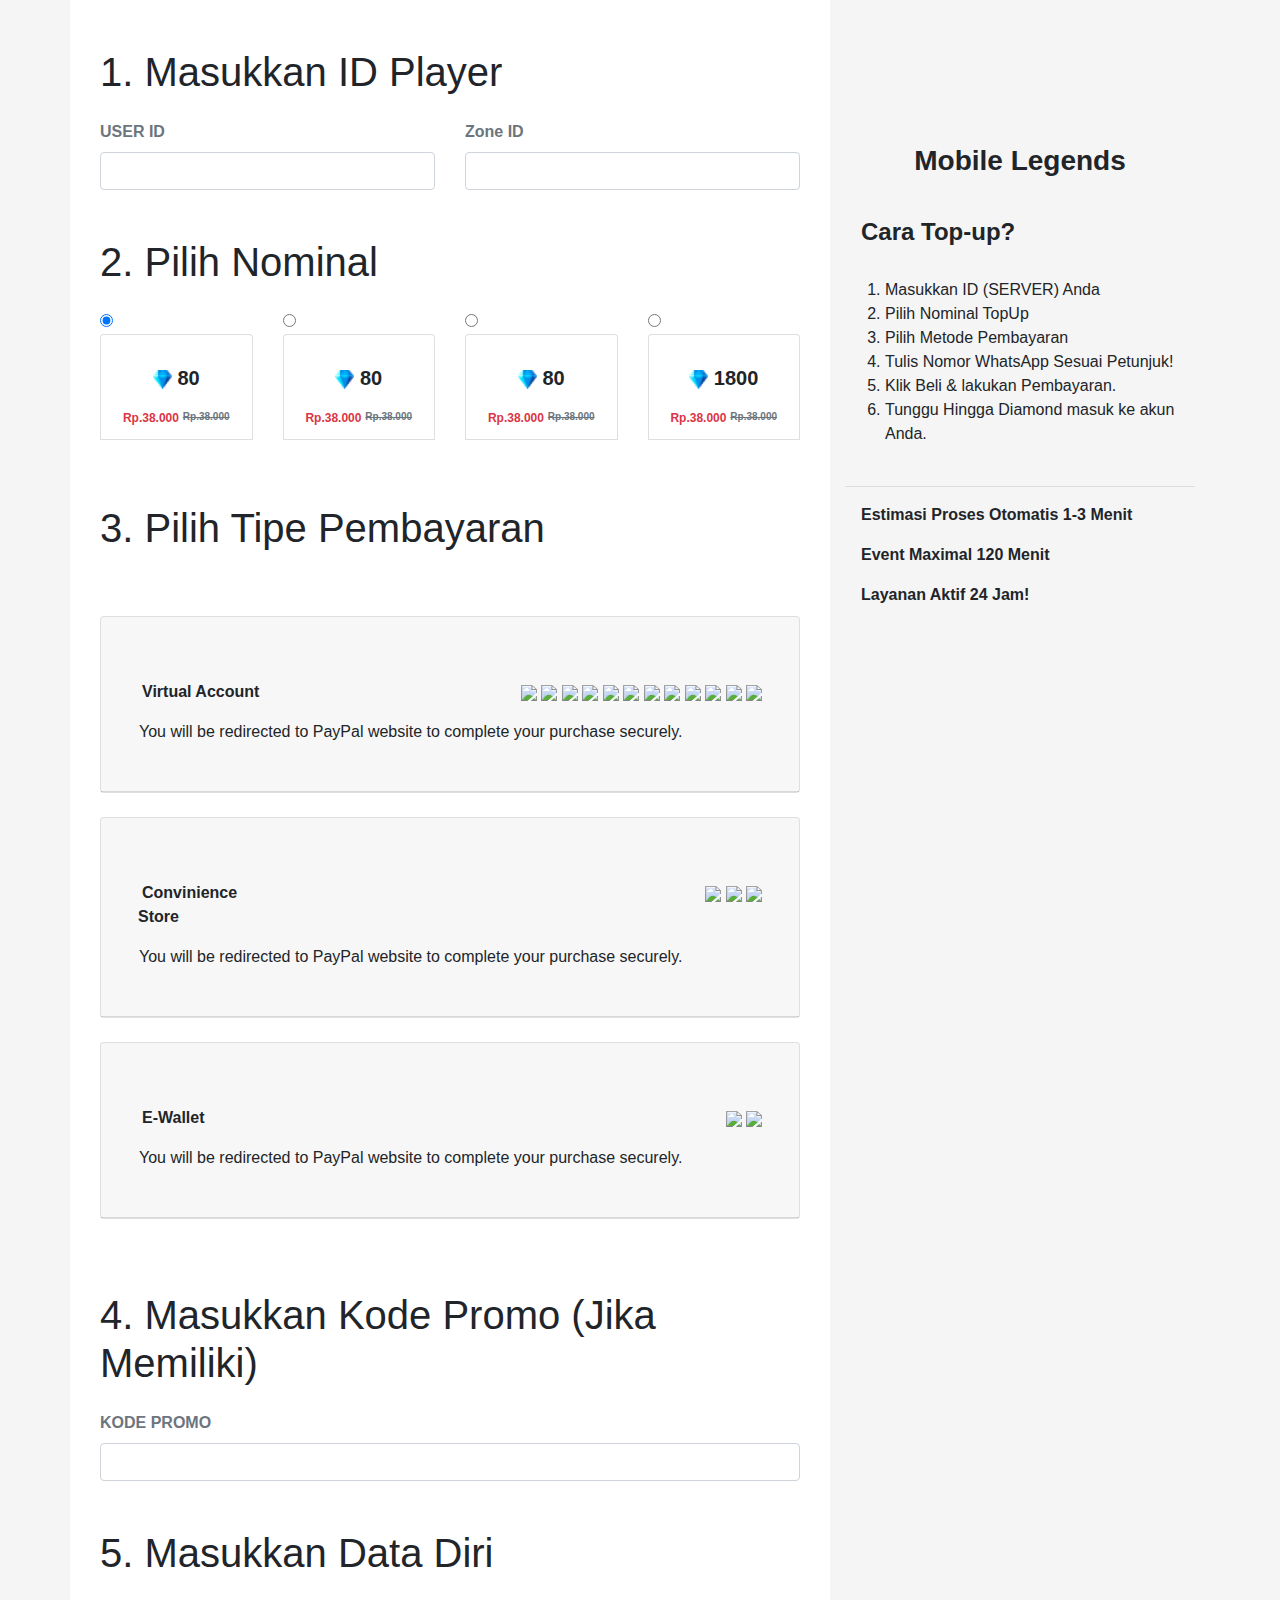
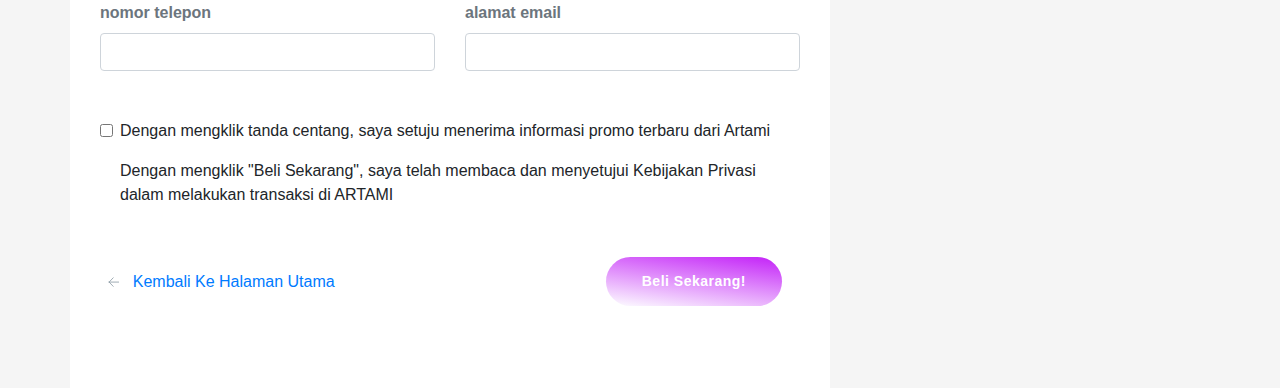
==== pembayaran.html @ b428baad "page Pembayaran" ====
<!DOCTYPE html>
<html lang="en">
<head>
    <meta charset="UTF-8">
    <meta name="viewport" content="width=device-width, initial-scale=1.0">

    <link rel="apple-touch-icon" sizes="180x180" href="./asset/img/logo-navbar.png">
    <link rel="icon" type="image/png" sizes="32x32" href="./asset/img/logo-navbar.png">
    <link rel="icon" type="image/png" sizes="16x16" href="./asset/img/logo-navbar.png">
    <title>ARTAMI - Manfaat Disetiap Sentuhan</title>
    <link rel="stylesheet" href="./asset/css/bootstrap.min.css">
    <link rel="stylesheet" href="./asset/css/styles.css">
    <link
        rel="stylesheet"
        href="https://cdnjs.cloudflare.com/ajax/libs/animate.css/4.1.1/animate.min.css"
    />
    <style>
        
    </style>
    <body  style="background-color: whitesmoke;" id="check-out-page">
        <div class="container">
            <div class="row">
                <div class="col-12 col-lg-8 bg-white order-2 order-lg-1">
                    <div class="container py-5">
                        <form action="" method="">
                            <div id="section-1-fill-id-player">
                                <h1 class=" h24px">1. Masukkan ID Player</h1>
                                <div class="row mt-4">
                                    <div class="col-6">
                                        <label for=""> <b class="text-muted text12px">USER ID</b> </label>
                                        <input type="text" class="form-control" name="user_id" id="userid">
                                    </div>
                                    <div class="col-6">
                                        <label for=""> <b class="text-muted text12px">Zone ID</b> </label>
                                        <input type="text" class="form-control" name="zone_id" id="zoneid">
                                    </div>
                                </div>
                            </div>
                            <div id="section-2-pilih-nominal" class="py-5">
                                <h1 class="mb-3 mt-0 h24px">2. Pilih Nominal</h1>
                                    <div class="row">
                                        <div class="col-sm-6 col-lg-3 my-2">
                                            <input type="radio" class="btn-check" name="inlineRadioOptions" id="diamond-14" checked="">
                                            <label for="diamond-14" class="btn text-left d-block but list-group-item">
                                                <div class="d-block">
                                                    <div class="d-flex justify-content-center align-self-center">
                                                        <span class="item m-3" style="font-size: 20px;"> <img height="19px" src="asset/img/diamond.png" alt=""> <b>80</b></span>
                                                    </div>
                                                    <div class="d-flex flex-row">
                                                        <b class="text-danger mx-auto"  style="font-size: 12px;">Rp.38.000</b> 
                                                        <b class="text-muted mx-auto"  style="font-size: 10px;"><strike>Rp.38.000</strike></b>
                                                    </div>
                                                </div>
                                            </label>
                                        </div>

                                        <div class="col-sm-6 col-lg-3 my-2">
                                            <input type="radio" class="btn-check" name="inlineRadioOptions" id="diamond-100">
                                            <label for="diamond-100" class="btn text-left d-block but list-group-item">
                                                <div class="d-block">
                                                    <div class="d-flex justify-content-center align-self-center">
                                                        <span class="item m-3" style="font-size: 20px;"> <img height="19px" src="asset/img/diamond.png" alt=""> <b>80</b></span>
                                                    </div>
                                                    <div class="d-flex flex-row">
                                                        <b class="text-danger mx-auto"  style="font-size: 12px;">Rp.38.000</b> 
                                                        <b class="text-muted mx-auto"  style="font-size: 10px;"><strike>Rp.38.000</strike></b>
                                                    </div>
                                                </div>
                                            </label>
                                        </div>

                                        <div class="col-sm-6 col-lg-3 my-2">
                                            <input type="radio" class="" name="inlineRadioOptions" id="diamond-800">
                                            <label for="diamond-800" class="btn text-left d-block but list-group-item">
                                                <div class="d-block">
                                                    <div class="d-flex justify-content-center align-self-center">
                                                        <span class="item m-3" style="font-size: 20px;"> <img height="19px" src="asset/img/diamond.png" alt=""> <b>80</b></span>
                                                    </div>
                                                    <div class="d-flex flex-row">
                                                        <b class="text-danger mx-auto"  style="font-size: 12px;">Rp.38.000</b> 
                                                        <b class="text-muted mx-auto"  style="font-size: 10px;"><strike>Rp.38.000</strike></b>
                                                    </div>
                                                </div>
                                            </label>
                                        </div>

                                        <div class="col-sm-6 col-lg-3 my-2">
                                            <input type="radio" class="" name="inlineRadioOptions" id="diamond-1800">
                                            <label for="diamond-1800" class="btn text-left d-block but list-group-item">
                                                <div class="d-block">
                                                    <div class="d-flex justify-content-center align-self-center">
                                                        <span class="item m-3" style="font-size: 20px;"> <img height="19px" src="asset/img/diamond.png" alt=""> <b>1800</b></span>
                                                    </div>
                                                    <div class="d-flex flex-row">
                                                        <b class="text-danger mx-auto"  style="font-size: 12px;">Rp.38.000</b> 
                                                        <b class="text-muted mx-auto"  style="font-size: 10px;"><strike>Rp.38.000</strike></b>
                                                    </div>
                                                </div>
                                            </label>
                                        </div>

                                    </div>
                            </div>
                            <div id="section-3-checkout">
                                <h1 class="mb-3 mt-0  h24px pb-5">3. Pilih Tipe Pembayaran</h1>
                                <!-- tipe 1 Card Pembayaran -->
                                <div class="card bg-white">
                                    <div class="card-header p-2" id="headingThree">
                                        <h2 class="my-0">
                                            <button class="w-100 btn btn-block text-left collapsed" type="button" data-toggle="collapse" data-target="#collapseVirtualAccount" aria-expanded="false" aria-controls="collapseVirtualAccount">
                                                <div class="row row-cols-auto g-2 pt-5 p-3">
                                                    <div class="col-3">
                                                        <p class="metode-pembayaran mb-0">
                                                            <span class="pl-1">
                                                                <i class="fa-solid fa-store"></i>
                                                            </span> 
                                                            <b>Virtual Account</b>
                                                        </p>
                                                    </div>
                                                    <div class="col-9">
                                                        <div class="float-right">
                                                            <img class="payment-method" width="32px" src="asset/img/ic_cards_bca.png">
                                                        <img class="payment-method" width="32px" src="asset/img/ic_cards_bni.png">
                                                        <img class="payment-method" width="32px" src="asset/img/ic_cards_sinarmas.png">
                                                        <img class="payment-method" width="32px" src="asset/img/ic_cards_bsi.png">
                                                        <img class="payment-method" width="32px" src="asset/img/ic_cards_bank_muamalat.png">
                                                        <img class="payment-method" width="32px" src="asset/img/ic_cards_bank_permata.png">
                                                        <img class="payment-method" width="32px" src="asset/img/ic_cards_ocbc.png">
                                                        <img class="payment-method" width="32px" src="asset/img/ic_cards_maybank.png">
                                                        <img class="payment-method" width="32px" src="asset/img/ic_cards_mandiri.png">
                                                        <img class="payment-method" width="32px" src="asset/img/ic_cards_cimb_niaga.png">
                                                        <img class="payment-method" width="32px" src="asset/img/ic_cards_danamon.png">
                                                        <img class="payment-method" width="32px" src="asset/img/ic_cards_briva.png">
                                                        </div>
                                                    </div>
                                                    <div class="my-3">
                                                    <span class="pl-3">You will be redirected to PayPal website to complete your purchase securely.</span>
                                                    </div>
                                                </div>
                                            </button>
                                        </h2>
                                    </div>
                                    <div class="collapse multi-collapse" id="collapseVirtualAccount">
                                        <div class="card-body p-2">
                                            <div class="row row-cols-1 gy-3">

                                                <div class="col-12 col-lg-4">
                                                    <input type="radio" class="btn-check" name="pembayaran" id="BCA" autocomplete="off" value="BCA">
                                                    <label class="btn btn-check text-start but w-100 py-3" for="BCA">
                                                        <div class="d-flex justify-content-between align-items-center">
                                                            <div>
                                                                <p class="text-small text-left mb-0">
                                                                    <b>BCA</b> <br>
                                                                    Dicek otomatis</p>
                                                            </div>
                                                            <div>
                                                                <img class="payment-method" width="64px" src="asset/img/ic_cards_bca.png">
                                                            </div>
                                                        </div>
                                                    </label>
                                                </div>
                                                <div class="col-12 col-lg-4">
                                                    <input type="radio" class="btn-check" name="pembayaran" id="BNI" autocomplete="off" value="BNI">
                                                    <label class="btn btn-check text-start but w-100 py-3" for="BNI">
                                                        <div class="d-flex justify-content-between align-items-center">
                                                            <div>
                                                                <p class="text-small text-left mb-0">
                                                                    <b>BRIVA</b> <br>
                                                                    Dicek otomatis</p>
                                                            </div>
                                                            <div>
                                                                <img class="payment-method" width="64px" src="asset/img/ic_cards_BNI.png">
                                                            </div>
                                                        </div>
                                                    </label>
                                                </div>
                                                <div class="col-12 col-lg-4">
                                                    <input type="radio" class="btn-check" name="pembayaran" id="BRIVA" autocomplete="off" value="BRIVA">
                                                    <label class="btn btn-check text-start but w-100 py-3" for="BRIVA">
                                                        <div class="d-flex justify-content-between align-items-center">
                                                            <div>
                                                                <p class="text-small text-left mb-0">
                                                                    <b>BNI</b> <br>
                                                                    Dicek otomatis</p>
                                                            </div>
                                                            <div>
                                                                <img class="payment-method" width="64px" src="asset/img/ic_cards_briva.png">
                                                            </div>
                                                        </div>
                                                    </label>
                                                </div>

                                            
                                            </div>
                                        </div>
                                    </div>
                                </div>
                                <!-- Tipe 2 Card Pembayaran -->
                                <div class="card bg-white my-4">
                                    <div class="card-header p-2" id="headingThree">
                                        <h2 class="my-0">
                                            <button class="w-100 btn btn-block text-left collapsed" type="button" data-toggle="collapse" data-target="#collapseConvinienceStore" aria-expanded="false" aria-controls="collapseConvinienceStore">
                                                <div class="row row-cols-auto g-2 pt-5 p-3">
                                                    <div class="col-3">
                                                        <p class="metode-pembayaran mb-0">
                                                            <span class="pl-1">
                                                                <i class="fa-solid fa-store"></i>
                                                            </span> 
                                                            <b>Convinience Store</b>
                                                        </p>
                                                    </div>
                                                    <div class="col-9">
                                                        <div class="float-right">
                                                            <img class="payment-method" width="32px" src="asset/img/ic_cards_indomaret.png">
                                                            <img class="payment-method" width="32px" src="asset/img/ic_cards_alfamart.png">
                                                            <img class="payment-method" width="32px" src="asset/img/ic_cards_alfamidi.png">
                                                        </div>
                                                    </div>
                                                    <div class="my-3">
                                                    <span class="pl-3">You will be redirected to PayPal website to complete your purchase securely.</span>
                                                    </div>
                                                </div>
                                            </button>
                                        </h2>
                                    </div>
                                    <div class="collapse multi-collapse " id="collapseConvinienceStore">
                                        <div class="card-body p-2">
                                            <div class="row row-cols-1 gy-3">

                                                <div class="col-12 col-lg-4">
                                                    <input type="radio" class="btn-check" name="pembayaran" id="Indomaret" autocomplete="off" value="Indomaret">
                                                    <label class="btn btn-check text-start but w-100 py-3" for="Indomaret">
                                                        <div class="d-flex justify-content-between align-items-center">
                                                            <div>
                                                                <p class="text-small text-left mb-0">
                                                                    <b>Indomaret</b> <br>
                                                                    Dicek otomatis</p>
                                                            </div>
                                                            <div>
                                                                <img class="payment-method" width="64px" src="asset/img/ic_cards_indomaret.png">
                                                            </div>
                                                        </div>
                                                    </label>
                                                </div>
                                                <div class="col-12 col-lg-4">
                                                    <input type="radio" class="btn-check" name="pembayaran" id="Alfamart" autocomplete="off" value="Alfamart">
                                                    <label class="btn btn-check text-start but w-100 py-3" for="Alfamart">
                                                        <div class="d-flex justify-content-between align-items-center">
                                                            <div>
                                                                <p class="text-small text-left mb-0">
                                                                    <b>Alfamart</b> <br>
                                                                    Dicek otomatis</p>
                                                            </div>
                                                            <div>
                                                                <img class="payment-method" width="64px" src="asset/img/ic_cards_alfamart.png">
                                                            </div>
                                                        </div>
                                                    </label>
                                                </div>
                                                <div class="col-12 col-lg-4">
                                                    <input type="radio" class="btn-check" name="pembayaran" id="Alfamidi" autocomplete="off" value="Alfamidi">
                                                    <label class="btn btn-check text-start but w-100 py-3" for="Alfamidi">
                                                        <div class="d-flex justify-content-between align-items-center">
                                                            <div>
                                                                <p class="text-small text-left mb-0">
                                                                    <b>Alfamidi</b> <br>
                                                                    Dicek otomatis</p>
                                                            </div>
                                                            <div>
                                                                <img class="payment-method" width="64px" src="asset/img/ic_cards_alfamidi.png">
                                                            </div>
                                                        </div>
                                                    </label>
                                                </div>
                                            </div>
                                        </div>
                                    </div>
                                </div>
                                <!-- Tipe 3 Card Pembayaran -->
                                <div class="card bg-white my-4">
                                    <div class="card-header p-2" id="headingThree">
                                        <h2 class="my-0">
                                            <button class="w-100 btn btn-block text-left collapsed" type="button" data-toggle="collapse" data-target="#collapseEWallet" aria-expanded="false" aria-controls="collapseEWallet">
                                                <div class="row row-cols-auto g-2 pt-5 p-3">
                                                    <div class="col-3">
                                                        <p class="metode-pembayaran mb-0">
                                                            <span class="pl-1">
                                                                <i class="fa-solid fa-store"></i>
                                                            </span> 
                                                            <b>E-Wallet </b>
                                                        </p>
                                                    </div>
                                                    <div class="col-9">
                                                        <div class="float-right">
                                                            <img class="payment-method" width="32px" src="asset/img/ic_cards_ovo.png">
                                                            <img class="payment-method" width="32px" src="asset/img/ic_cards_shopeepay.png">
                                                        </div>
                                                    </div>
                                                    <div class="my-3">
                                                    <span class="pl-3">You will be redirected to PayPal website to complete your purchase securely.</span>
                                                    </div>
                                                </div>
                                            </button>
                                        </h2>
                                    </div>
                                    <div class="collapse multi-collapse " id="collapseEWallet">
                                        <div class="card-body p-2">
                                            <div class="row row-cols-1 gy-3">

                                                <div class="col-12 col-lg-4">
                                                    <input type="radio" class="btn-check" name="pembayaran" id="OVO" autocomplete="off" value="OVO">
                                                    <label class="btn btn-check text-start but w-100 py-3" for="OVO">
                                                        <div class="d-flex justify-content-between align-items-center">
                                                            <div>
                                                                <p class="text-small text-left mb-0">
                                                                    <b>OVO</b> <br>
                                                                    Dicek otomatis</p>
                                                            </div>
                                                            <div>
                                                                <img class="payment-method" width="64px" src="asset/img/ic_cards_ovo.png">
                                                            </div>
                                                        </div>
                                                    </label>
                                                </div>
                                                <!--  -->
                                                <div class="col-12 col-lg-4">
                                                    <input type="radio" class="btn-check" name="pembayaran" id="Shopeepay" autocomplete="off" value="Shopeepay">
                                                    <label class="btn btn-check text-start but w-100 py-3" for="Shopeepay">
                                                        <div class="d-flex justify-content-between align-items-center">
                                                            <div>
                                                                <p class="text-small text-left mb-0">
                                                                    <b>Shopeepay</b> <br>
                                                                    Dicek otomatis</p>
                                                            </div>
                                                            <div>
                                                                <img class="payment-method" width="64px" src="asset/img/ic_cards_shopeepay.png">
                                                            </div>
                                                        </div>
                                                    </label>
                                                </div>
                                                <!--  -->
                                            </div>
                                        </div>
                                    </div>
                                </div>
                                <!-- end tipe pembayaran -->
                            </div>
                            <div id="section-4-promo-code" class="pt-5">
                                <h1 class=" h24px">4. Masukkan Kode Promo (Jika Memiliki)</h1>
                                <div class="row mt-4">
                                    <div class="col-12">
                                        <label for=""> <b class="text-muted text12px">KODE PROMO</b> </label>
                                        <input type="text" class="form-control" name="kodepromo" id="kodepromo">
                                    </div>
                                </div>
                            </div>
                            <div id="section-5-data-diri" class="pt-5">
                                <h1 class=" h24px">5. Masukkan Data Diri</h1>
                                <div class="row mt-4">
                                    <div class="col-6">
                                        <label for=""> <b class="text-muted text12px">nomor telepon</b> </label>
                                        <input type="text" class="form-control" name="notelepon" id="notelepon">
                                    </div>
                                    <div class="col-6">
                                        <label for=""> <b class="text-muted text12px">alamat email</b> </label>
                                        <input type="text" class="form-control" name="email" id="email">
                                    </div>
                                </div>
                            </div>
                            <div class="form-check pt-5">
                                <input class="form-check-input" type="checkbox" value="" id="defaultCheck1">
                                <label class="form-check-label" for="defaultCheck1">
                                    Dengan mengklik tanda centang, saya setuju menerima informasi promo terbaru dari Artami
                                </label>
                                <p class="py-3">
                                    Dengan mengklik "Beli Sekarang", saya telah membaca dan menyetujui Kebijakan Privasi dalam melakukan transaksi di ARTAMI
                                  </p>
                              </div>
                            <div class="d-flex align-items-center mb-3">
                                <div class="p-2">
                                    <a href="index.html" class="text12px"><img height="10px" src="asset/img/arrowleft.svg"> &nbsp; Kembali Ke Halaman Utama</a>
                                </div>
                                <div class="ml-auto p-2">
                                    <a href="#download" class="primary-btn">
                                        Beli Sekarang!
                                    </a>
                                </div>
                              </div>
                        </form>
                    </div>
                </div>
                <div class="col-12 col-lg-4 order-1 order-lg-2" style="background-color: whitesmoke;">
                    <div class="d-flex justify-content-center m-3 py-5">
                        <img src="./asset/artami/mobile-legend.png" alt="" class="img-fluid" width="50%">
                    </div>
                    <h3 class="text-center font-weight-bold py-3">Mobile Legends</h3>
                    <div class="pt-3">
                        <h4 class="font-weight-bold ml-3"> Cara Top-up? </h4>
                        <ol type="1" class="py-4">
                            <li>Masukkan ID (SERVER) Anda</li>
                            <li>Pilih Nominal TopUp</li>
                            <li>    Pilih Metode Pembayaran</li>
                            <li>    Tulis Nomor WhatsApp Sesuai Petunjuk!</li>
                            <li>    Klik Beli & lakukan Pembayaran.</li>
                            <li>    Tunggu Hingga Diamond masuk ke akun Anda.</li>
                        </ol>
                        <hr>
                        <p class="ml-3">
                           <b>
                               Estimasi Proses Otomatis 1-3 Menit
                           </b> 
                        </p>
                        <p class="ml-3">
                            <b>
                                Event Maximal 120 Menit
                            </b>
                        </p>
                        <p class="ml-3">
                            <b>
                                Layanan Aktif 24 Jam!
                            </b>
                        </p>
                    </div>
                </div>
            </div>
        </div>

    </body>
  <script
    src="https://cdn.jsdelivr.net/npm/jquery@3.5.1/dist/jquery.slim.min.js"
    integrity="sha384-DfXdz2htPH0lsSSs5nCTpuj/zy4C+OGpamoFVy38MVBnE+IbbVYUew+OrCXaRkfj"
    crossorigin="anonymous"
  ></script>
  <script
    src="https://cdn.jsdelivr.net/npm/popper.js@1.16.1/dist/umd/popper.min.js"
    integrity="sha384-9/reFTGAW83EW2RDu2S0VKaIzap3H66lZH81PoYlFhbGU+6BZp6G7niu735Sk7lN"
    crossorigin="anonymous"
  ></script>
  <script src="./asset/js/bootstrap.js"></script>
  <script src="./asset/js/bootstrap.min.js"></script>
  <script src="./asset/js/script.js"></script>
</html>
---- asset/css/styles.css ----
:root {
  /* --color-base: # */
  /* --fullGrid: 1 / 1 / -1 / -1; */
}

body {
  font-family: "Poppins", sans-serif !important;
}

.what-we-do-active {
  opacity: 80%;
  background: linear-gradient(139.37deg, #1d76bb -8.64%, #282560 107.27%);
}

.what-we-do-text-gradient {
  background: linear-gradient(139.37deg, #1d76bb -8.64%, #282560 107.27%);
  background-clip: text;
  -webkit-background-clip: text;
  color: transparent;
}

.what-we-do-active-notch {
  background: linear-gradient(139.37deg, #1d76bb -8.64%, #282560 107.27%);
  width: 5rem;
  height: 0.3rem;
  position: absolute;
  top: -1px;
  left: 0;
  right: 0;
  margin-left: auto;
  margin-right: auto;
}

.what-we-do-active .what-we-do-active-notch {
  background: white !important;
  width: 5rem;
  height: 0.3rem;
  position: absolute;
  top: -1px;
  left: 0;
  right: 0;
  margin-left: auto;
  margin-right: auto;
}

#loader {
  position: fixed;
  width: 100%;
  height: 100vh;
  z-index: 99999;
  overflow: visible;
  background: #fff url("../img/preload2.gif") no-repeat center center;
}

#loader-blur {
  filter: blur(20px);
  transition: all ease-in-out 2.5s;
}

.blur-out {
  filter: blur(0px) !important;
}

#header-whoweare .img-header {
  height: 85% !important;
}

#navbarNavAltMarkup.collapse {
  transform: translateX(110%);
  background: #343a40;
}

#navbarNavAltMarkup {
  transform: translateX(50%);
  background: #343a40;
}

.nav-colored.active {
  background: #076ddb;
}

.nav-colored {
  width: 100%;
  height: 4.4rem;
  position: fixed;
  z-index: 10;
  transition: all ease-in-out 0.3s;
}

#our-mission {
  /* height: 252px; */
  top: 22%;
  position: relative;
}

.h-125 {
  height: 125% !important;
}
.h-65 {
  height: 65% !important;
}
.border-footer {
  width: 100%;
  height: 2.5px;
  border-radius: 50px;
  background: #2d1d61;
  position: relative;
  top: -2.4rem;
}
#contact {
  position: relative;
  top: -95px;
  z-index: 999;
}
#socmed-management .frame-card {
  height: 552px;
  padding: 0px 0px 0px 30px;
}
#socmed-management h1 {
  color: #2d1d61;
  font-size: 36px;
  font-family: Poppins;
  font-weight: 700;
  line-height: 130%;
  padding-bottom: 40px !important;
  text-transform: capitalize;
}

#socmed-management span p {
  color: #363049;
  font-size: 18px;
  font-family: Poppins;
  line-height: 150.7%;
  letter-spacing: 0.1px;
  padding-bottom: 40px !important;
}
#our-mission h1 {
  color: #2d1d61;
  font-size: 36px;
  font-family: Poppins;
  font-weight: 700;
  line-height: 130%;
  padding-bottom: 40px !important;
  text-transform: capitalize;
}

.header-hero {
  position: relative;
  overflow: hidden;
  height: 100vh;
  top: -6%;
  background-color: black;
}
.header-hero video {
  position: absolute;
  z-index: 1;
  top: 0;
  width: 100%;
  height: 100vh;
  /*  object-fit is not supported on IE  */
  object-fit: cover;
  opacity: 0.3;
}

.footer-hero {
  position: relative;
  overflow: hidden;
  height: 100vh;
  top: -6%;
  background-color: black;
}
.footer-hero video {
  position: absolute;
  z-index: 1;
  top: 0;
  width: 100%;
  height: 100%;
  /*  object-fit is not supported on IE  */
  object-fit: cover;
  opacity: 0.3;
}
#hero {
  background: url("../images/bg-landing.svg");
  background-repeat: no-repeat;
  background-position: center;
  height: 100vh;
  /* margin-top: -91px; */
  padding-top: 31px;
  z-index: 9;
}

#hero img {
  width: 100%;
}

#hero .img-wa {
  width: 12%;
  position: absolute;
  bottom: 8%;
  right: 8%;
}

#hero p {
  font-size: 60px;
}

/* .italican {
  font-family: ;
} */

.header-background {
  background-image: url("../img/bannerr.png");
  background-repeat: no-repeat;
  -webkit-background-size: cover;
  -moz-background-size: cover;
  -o-background-size: cover;
  background-size: cover;
  background-position: center;
  height: 1080px;
}
#header-whoweare h1 {
  color: #2d1d61;
  font-size: 36px;
  font-family: Poppins;
  font-weight: 700;
  line-height: 130%;
  padding-bottom: 40px !important;
  text-transform: capitalize;
}
#service {
  position: relative;
  height: 100%;
  top: 10%;
}
#service-content {
  top: 8rem;
  /* left:15vh; */
}

#header-whoweare .img-header {
  height: 85%;
  margin-left: 10%;
}
#header-whoweare .img-mobile {
  /* height: 85%; */
  display: none;
}

.bottom-part {
  width: 100%;
  height: auto;
  background: url("../img/rectangle-center.png") no-repeat center center;
  background-size: cover;
}

#our-vision {
  background: url("../img/rectangle-center.png") no-repeat center center;
  -webkit-background-size: cover;
  -moz-background-size: cover;
  -o-background-size: cover;
  background-size: cover;
  height: 940px;
}
.vision-card {
  fill: #fff;
  stroke-width: 1px;
  stroke: #f3f4fe;
  border: 0px solid !important;
  filter: drop-shadow(0px 50px 115px rgba(165, 153, 209, 0.3));
}
.vision-card p {
  color: #363049;
  font-family: Poppins;
  font-size: 12px !important;
  font-style: normal;
  font-weight: 450;
  line-height: 140.2%;
  letter-spacing: 0.3px;
}

#footer form label {
  color: #fff;
  font-size: 20px;
  font-style: normal;
  font-weight: 500;
  line-height: 50px;
}

#footer form .form-control {
  background: transparent !important;
  border: 0px solid;
  border-radius: 0px;
  border-bottom: 2px solid white !important;
}

#footer .btn-submit {
  width: 265px;
  color: white;
  border-radius: 68px;
  background: linear-gradient(90deg, #2dbeab 0%, #1bb5f7 100%);
}

#our-works {
  background: url(../img/aksen_our_works.png);
  background-repeat: no-repeat;
  background-size: cover;
  background-position: unset;
  height: 60rem;
}

#phone-x1 {
  height: 15rem;
  object-fit: contain;
  margin-bottom: -2rem;
}

footer #wave {
  top: -5.2rem;
  z-index: 9;
}

@media (min-width: 992px) {
  #service {
    height: 65rem;
  }

  #our-works {
    background: url(../img/aksen_our_works.png);
    background-repeat: no-repeat;
    background-size: cover;
    background-position: center;
    height: 60rem;
  }

  #hero .img-wa {
    width: 22%;
    position: absolute;
    bottom: 8%;
    right: 8%;
  }

  footer #wave {
    top: -13rem !important;
  }

  #phone-x1 {
    height: 40rem;
  }
}
@media (min-width: 768px) {
  #service {
    height: 45rem;
  }

  #service-content {
    top: 6rem;
    left: 0;
  }

  #hero .img-wa {
    width: 25%;
    position: absolute;
    bottom: 8%;
    right: 8%;
  }

  #navbarNavAltMarkup.collapse {
    transform: translateX(0%);
    background: transparent;
  }

  #navbarNavAltMarkup {
    transform: translateX(0%);
    background: transparent;
  }

  .nav-colored {
    /* height: 125px; */
  }

  footer #wave {
    top: -7rem;
  }
}

@media (min-width: 481px) {
  .border-footer {
    display: none;
  }
  #header-whoweare .img-header {
    /* display: none; */
  }

  #hero .img-wa {
    width: 15%;
    position: absolute;
    bottom: 8%;
    right: 8%;
  }
  #service-content {
    top: 6rem;
    left: 0;
  }
}

.primary-btn-nav {
  background-image: linear-gradient(
    to top right,
    #2f8df8,
    /* #4d2ff8 38.26%, */ #c72ff8 70%
  );
  margin: 10px;
  padding: 14px 36px 14px 36px;
  text-align: center;
  transition: 0.5s;
  background-size: 200% auto;
  color: white;
  border-radius: 50px;
  display: block;
  border: none;
  font-size: 14px;
  font-weight: 600;
  letter-spacing: 0.5px;
}

.primary-btn-nav:hover {
  background-position: right center; /* change the direction of the change here */
  color: #fff;
  text-decoration: none;
}

.primary-btn {
  background-image: linear-gradient(
    to top right,
    #fdfeff,
    /* #4d2ff8 38.26%, */ #c72ff8 70%
  );
  margin: 10px;
  padding: 14px 36px 14px 36px;
  text-align: center;
  transition: 0.5s;
  background-size: 200% auto;
  color: white;
  border-radius: 50px;
  display: block;
  border: none;
  font-size: 14px;
  font-weight: 600;
  letter-spacing: 0.5px;
}

.primary-btn:hover {
  background-position: right center; /* change the direction of the change here */
  color: #fff;
  text-decoration: none !important;
}

@keyframes example {
  from {
    opacity: 1;
  }
  to {
    opacity: 0;
  }
}

#loader {
  background: var(
    --main,
    linear-gradient(143deg, #5264f9 13.08%, #3af9ef 82.32%)
  );
  box-shadow: 0px 4px 4px 0px rgba(0, 0, 0, 0.25);
  height: 100%;
}

.numbering-text {
  font-size: 20px;
  font-weight: 200;
  color: #82858a;
  line-height: 36px;
  text-align: justify;
  margin-left: -10px;
}

.custom-input {
  outline: none;
  color: #6c6c6c;
  background-color: #f6f6f6;
  border: none;
  width: 100%;
  padding: 8px 10px 8px 10px;
}

.custom-form {
  border: solid;
  border-width: thin;
  border-color: #dedede;
  background-color: #f6f6f6;
  border-radius: 5px;
}

.form-icon {
  padding: 8px 10px 8px 10px;
}

#marquee {
  background-color: #d2d2d2;
  padding-top: 20px;
  padding-bottom: 20px;
  overflow-x: hidden;
}

#marquee-content {
  display: flex;
  list-style: none;
  animation: scrolling 20s linear infinite;
  gap: 50px;
}

#marquee-item {
  height: 64px;
  width: auto;
  object-fit: cover;
  flex-shrink: 0;
  align-items: center;
}

#marquee-image {
  height: 100%;
  width: 100%;
}

#artami-logo {
  animation: easeInLogo 1s linear;
}

@keyframes scrolling {
  0% {
    transform: translateX(0);
  }
  100% {
    transform: translateX(-5000px);
  }
}

@keyframes easeInLogo {
  0% {
    transform: translateY(500px);
  }
  50% {
    transform: translateY(250px);
  }
  100% {
    transform: translateY(0);
  }
}

.animate__animated.animate__fadeIn {
  animation-duration: 2s;
}

@media only screen and (max-width: 768px) {
  .hero-img {
    width: 300px;
    display: flex;
    justify-content: center;
  }

  .offering-image {
    width: 304px;
    display: flex;
    margin: auto;
  }

  .btn-playstore {
    max-width: 164px;
  }

  .topup-image {
    max-width: 120px;
    height: auto;
    object-fit: cover;
  }
}

@media only screen and (min-width: 768px) {
  .hero-img {
    width: 600px;
    right: 50%;
    left: 50%;
  }

  .offering-image {
    width: 520px;
  }

  .btn-playstore {
    max-width: 204px;
    max-height: auto;
    object-fit: cover;
  }

  .topup-image {
    max-width: 200px;
    height: auto;
    object-fit: cover;
  }

  .carousel-img {
    margin-top: -5px;
  }
}
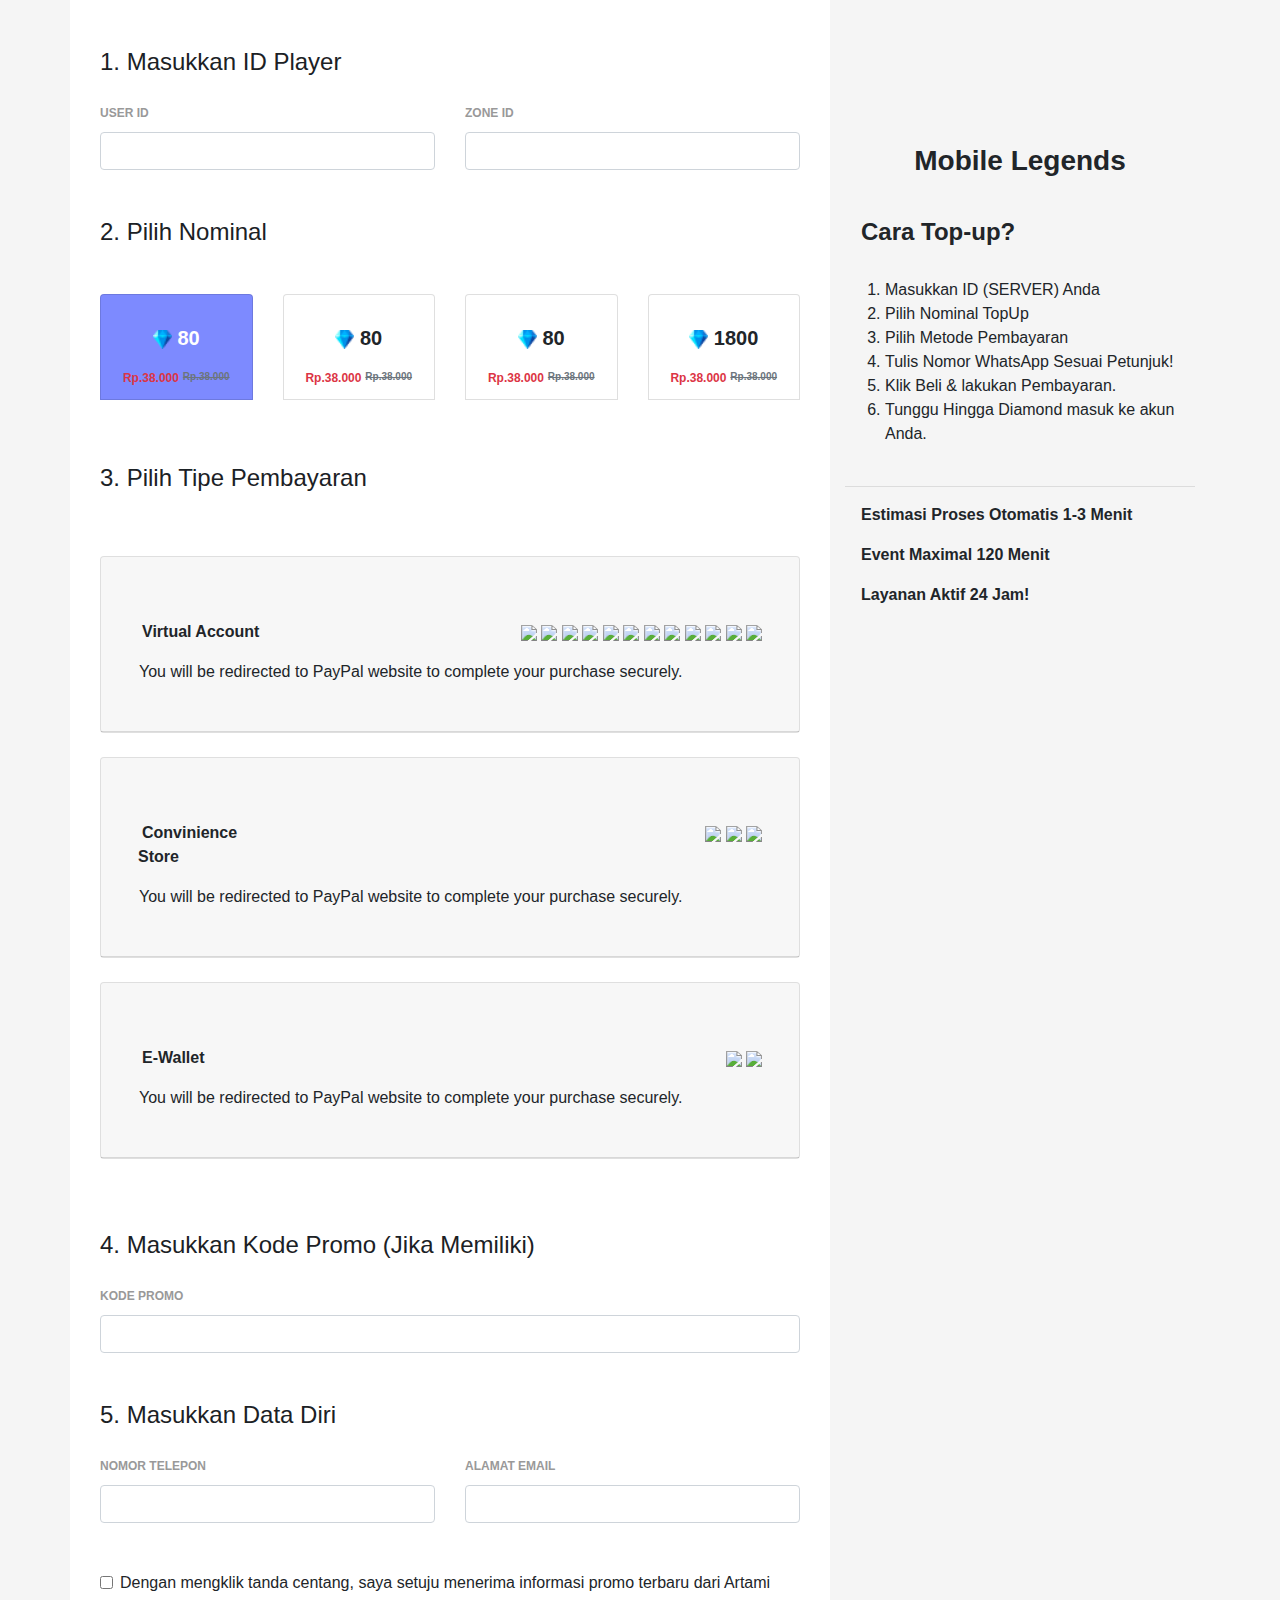
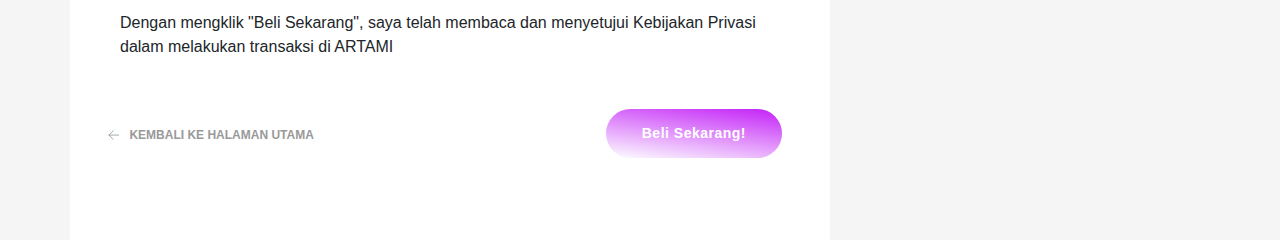
==== commit ea8acd08: "change a href to bbutton submit for btn beli sekarang" ====
--- a/pembayaran.html
+++ b/pembayaran.html
@@ -381,9 +381,9 @@
                                     <a href="index.html" class="text12px"><img height="10px" src="asset/img/arrowleft.svg"> &nbsp; Kembali Ke Halaman Utama</a>
                                 </div>
                                 <div class="ml-auto p-2">
-                                    <a href="#download" class="primary-btn">
+                                    <button type="submit" class="primary-btn">
                                         Beli Sekarang!
-                                    </a>
+                                    </button>
                                 </div>
                               </div>
                         </form>
--- a/asset/css/styles.css
+++ b/asset/css/styles.css
@@ -610,3 +610,64 @@
     margin-top: -5px;
   }
 }
+.custom-loader {
+  width:335px;
+  height:22px;
+  border-radius: 20px;
+  color:#F4CA12;
+  border:2px solid;
+  position: relative;
+  }
+  .custom-loader::before {
+  content:"";
+  position: absolute;
+  margin:2px;
+  inset:0 100% 0 0;
+  border-radius: inherit;
+  background:#F4CA12;
+  animation:p6 4s infinite;
+  }
+  @keyframes p6 {
+      100% {inset:0}
+  }
+  .btn-services {
+      position: absolute;
+      clip: rect(0,0,0,0);
+      pointer-events: none;
+  }
+  .btn-services:active{
+      background-color: red;
+  }
+  #section-2-pilih-nominal input[type="radio"]{
+      visibility: hidden;
+  }
+  #section-2-pilih-nominal input[type="radio"]:checked +label {
+      background-color: rgb(93, 109, 255,0.8);
+      color: white !important;
+  }
+  .multi-collapse input[type="radio"]{
+      visibility: hidden;
+  }
+  .multi-collapse input[type="radio"]:checked +label {
+      background-color: rgb(93, 109, 255,0.8);
+      color: white !important;
+  }
+  .btn-check{
+      border: 0.2px solid rgb(207, 207, 207);
+  }
+  
+  .h24px {
+    color: #1B2125 !important;
+    font-size: 24px;
+    font-style: normal;
+    font-weight: 400;
+    line-height: normal;
+  }
+  .text12px {
+    color: #999999 !important;
+    font-size: 12px;
+    font-style: normal;
+    font-weight: 600;
+    line-height: normal;
+    text-transform: uppercase;
+  }